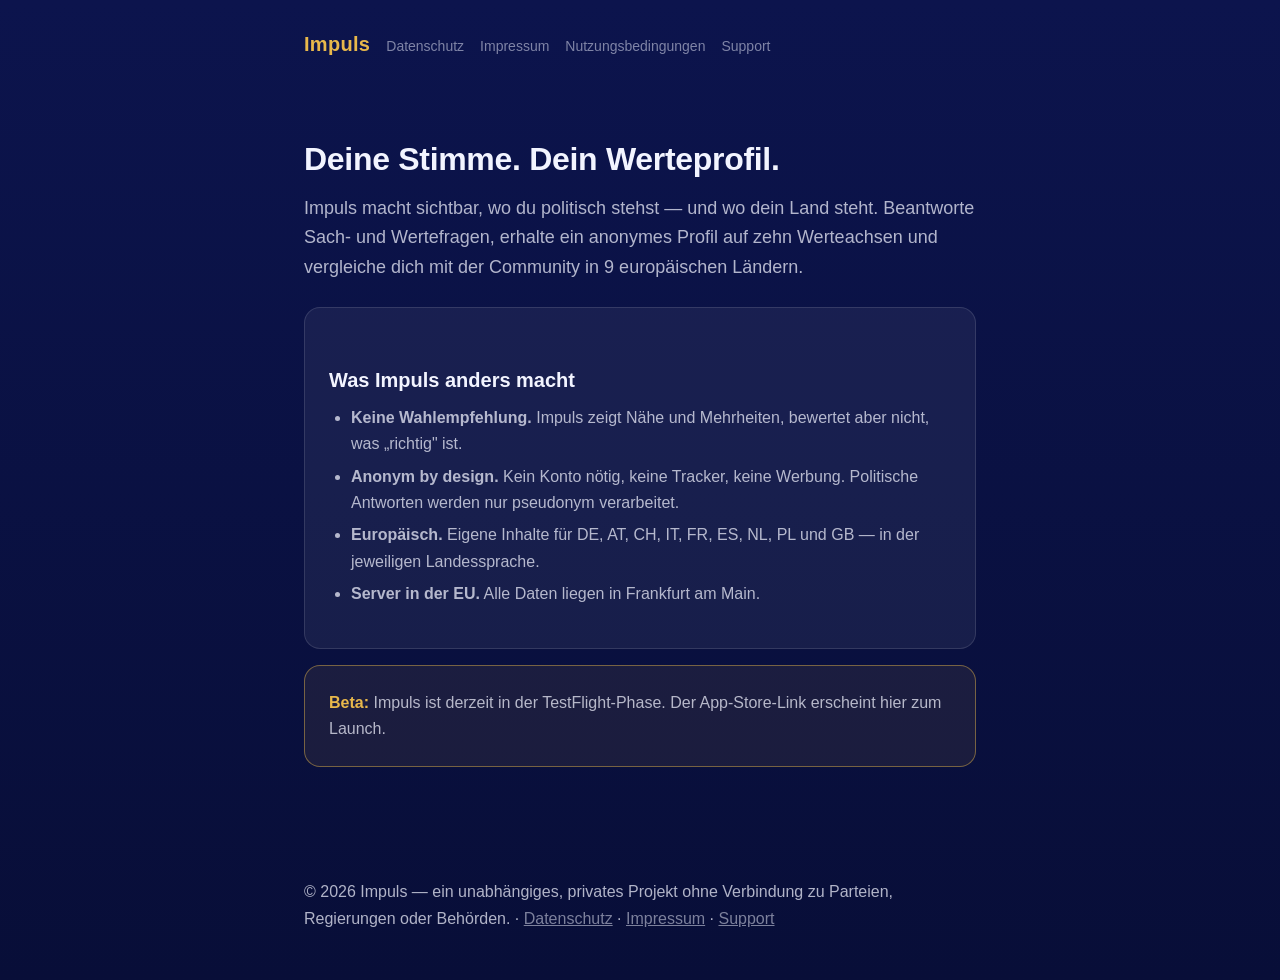
==== index.html @ 383e3fe1 "Impuls site v1 (impulsapp.eu)" ====
<!doctype html>
<html lang="de">
<head>
  <meta charset="utf-8">
  <meta name="viewport" content="width=device-width, initial-scale=1">
  <title>Impuls — Deine Stimme. Dein Werteprofil.</title>
  <meta name="description" content="Impuls ist eine politische Beteiligungs-App: Fragen beantworten, anonymes Werteprofil erhalten, mit dem eigenen Land vergleichen. Keine Wahlempfehlung. Keine Tracker.">
  <link rel="stylesheet" href="style.css">
</head>
<body>
  <header class="site">
    <a class="brand" href="index.html">Impuls</a>
    <nav>
      <a href="datenschutz.html">Datenschutz</a>
      <a href="impressum.html">Impressum</a>
      <a href="nutzungsbedingungen.html">Nutzungsbedingungen</a>
      <a href="support.html">Support</a>
    </nav>
  </header>
  <main>
    <h1>Deine Stimme. Dein Werteprofil.</h1>
    <p class="lead">
      Impuls macht sichtbar, wo du politisch stehst — und wo dein Land steht.
      Beantworte Sach- und Wertefragen, erhalte ein anonymes Profil auf zehn
      Werteachsen und vergleiche dich mit der Community in 9 europäischen
      Ländern.
    </p>

    <div class="card">
      <h2>Was Impuls anders macht</h2>
      <ul>
        <li><strong>Keine Wahlempfehlung.</strong> Impuls zeigt Nähe und Mehrheiten, bewertet aber nicht, was „richtig" ist.</li>
        <li><strong>Anonym by design.</strong> Kein Konto nötig, keine Tracker, keine Werbung. Politische Antworten werden nur pseudonym verarbeitet.</li>
        <li><strong>Europäisch.</strong> Eigene Inhalte für DE, AT, CH, IT, FR, ES, NL, PL und GB — in der jeweiligen Landessprache.</li>
        <li><strong>Server in der EU.</strong> Alle Daten liegen in Frankfurt am Main.</li>
      </ul>
    </div>

    <div class="card notice">
      <p><strong>Beta:</strong> Impuls ist derzeit in der TestFlight-Phase.
      Der App-Store-Link erscheint hier zum Launch.</p>
    </div>
  </main>
  <footer>
    <p>© 2026 Impuls — ein unabhängiges, privates Projekt ohne Verbindung zu Parteien, Regierungen oder Behörden.
    · <a href="datenschutz.html">Datenschutz</a> · <a href="impressum.html">Impressum</a> · <a href="support.html">Support</a></p>
  </footer>
</body>
</html>
---- style.css ----
/* Impuls — statische Legal-/Landing-Site. Bewusst dependency-frei. */
:root {
  --bg: #0C144D;
  --bg-deep: #080E38;
  --card: rgba(255, 255, 255, 0.06);
  --border: rgba(255, 255, 255, 0.12);
  --text: #F2F4FF;
  --text-2: rgba(242, 244, 255, 0.72);
  --text-3: rgba(242, 244, 255, 0.5);
  --gold: #E8B84B;
  --accent: #5B8DEF;
}
* { box-sizing: border-box; margin: 0; padding: 0; }
body {
  font-family: -apple-system, BlinkMacSystemFont, "Inter", "Segoe UI", Roboto, sans-serif;
  background: linear-gradient(180deg, var(--bg) 0%, var(--bg-deep) 100%);
  color: var(--text);
  line-height: 1.65;
  min-height: 100vh;
}
main { max-width: 720px; margin: 0 auto; padding: 48px 24px 96px; }
header.site { max-width: 720px; margin: 0 auto; padding: 28px 24px 0; display: flex; align-items: baseline; gap: 16px; flex-wrap: wrap; }
header.site a.brand { color: var(--gold); font-weight: 800; font-size: 20px; text-decoration: none; letter-spacing: 0.3px; }
header.site nav { display: flex; gap: 16px; flex-wrap: wrap; }
header.site nav a { color: var(--text-3); text-decoration: none; font-size: 14px; }
header.site nav a:hover { color: var(--text); }
h1 { font-size: 32px; font-weight: 800; margin: 24px 0 8px; letter-spacing: -0.3px; }
h2 { font-size: 20px; font-weight: 700; margin: 32px 0 8px; }
h3 { font-size: 16px; font-weight: 700; margin: 20px 0 6px; }
p, li { color: var(--text-2); font-size: 16px; }
ul { padding-left: 22px; margin: 8px 0 16px; }
li { margin-bottom: 6px; }
a { color: var(--accent); }
.lead { font-size: 18px; color: var(--text-2); margin-bottom: 24px; }
.meta { color: var(--text-3); font-size: 14px; margin-bottom: 24px; }
.card {
  background: var(--card);
  border: 1px solid var(--border);
  border-radius: 16px;
  padding: 24px;
  margin: 16px 0;
}
.notice {
  border-color: rgba(232, 184, 75, 0.45);
  background: rgba(232, 184, 75, 0.08);
}
.notice strong { color: var(--gold); }
footer { max-width: 720px; margin: 0 auto; padding: 0 24px 48px; color: var(--text-3); font-size: 13px; }
footer a { color: var(--text-3); }
hr { border: none; border-top: 1px solid var(--border); margin: 32px 0; }
.cta {
  display: inline-block; background: var(--gold); color: #1A1A2E;
  font-weight: 700; padding: 12px 24px; border-radius: 999px;
  text-decoration: none; margin-top: 8px;
}
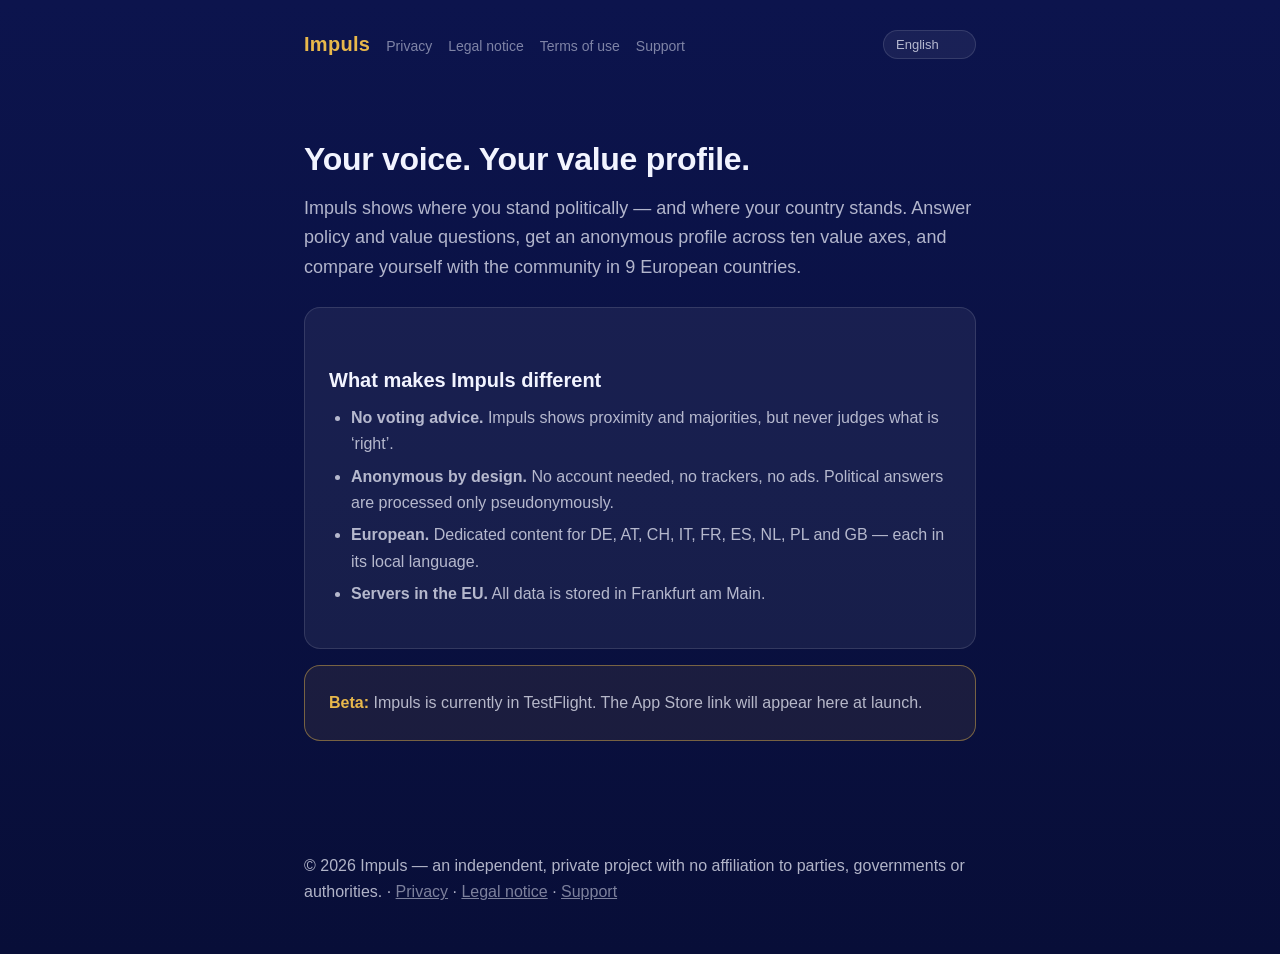
==== commit 00965cbd: "feat: i18n – 7 Sprachen + Sprachumschalter (Landing + Support)" ====
--- a/index.html
+++ b/index.html
@@ -3,23 +3,32 @@
 <head>
   <meta charset="utf-8">
   <meta name="viewport" content="width=device-width, initial-scale=1">
-  <title>Impuls — Deine Stimme. Dein Werteprofil.</title>
-  <meta name="description" content="Impuls ist eine politische Beteiligungs-App: Fragen beantworten, anonymes Werteprofil erhalten, mit dem eigenen Land vergleichen. Keine Wahlempfehlung. Keine Tracker.">
+  <title data-i18n="idx_title">Impuls — Deine Stimme. Dein Werteprofil.</title>
+  <meta name="description" id="meta-desc" data-i18n-attr="idx_desc" content="Impuls ist eine politische Beteiligungs-App: Fragen beantworten, anonymes Werteprofil erhalten, mit dem eigenen Land vergleichen. Keine Wahlempfehlung. Keine Tracker.">
   <link rel="stylesheet" href="style.css">
 </head>
 <body>
   <header class="site">
     <a class="brand" href="index.html">Impuls</a>
     <nav>
-      <a href="datenschutz.html">Datenschutz</a>
-      <a href="impressum.html">Impressum</a>
-      <a href="nutzungsbedingungen.html">Nutzungsbedingungen</a>
-      <a href="support.html">Support</a>
+      <a href="datenschutz.html" data-i18n="nav_privacy">Datenschutz</a>
+      <a href="impressum.html" data-i18n="nav_imprint">Impressum</a>
+      <a href="nutzungsbedingungen.html" data-i18n="nav_terms">Nutzungsbedingungen</a>
+      <a href="support.html" data-i18n="nav_support">Support</a>
     </nav>
+    <select id="lang-switch" class="lang-switch" aria-label="Sprache / Language">
+      <option value="de">Deutsch</option>
+      <option value="en">English</option>
+      <option value="it">Italiano</option>
+      <option value="fr">Français</option>
+      <option value="es">Español</option>
+      <option value="nl">Nederlands</option>
+      <option value="pl">Polski</option>
+    </select>
   </header>
   <main>
-    <h1>Deine Stimme. Dein Werteprofil.</h1>
-    <p class="lead">
+    <h1 data-i18n="idx_h1">Deine Stimme. Dein Werteprofil.</h1>
+    <p class="lead" data-i18n="idx_lead">
       Impuls macht sichtbar, wo du politisch stehst — und wo dein Land steht.
       Beantworte Sach- und Wertefragen, erhalte ein anonymes Profil auf zehn
       Werteachsen und vergleiche dich mit der Community in 9 europäischen
@@ -27,23 +36,24 @@
     </p>
 
     <div class="card">
-      <h2>Was Impuls anders macht</h2>
+      <h2 data-i18n="idx_card_title">Was Impuls anders macht</h2>
       <ul>
-        <li><strong>Keine Wahlempfehlung.</strong> Impuls zeigt Nähe und Mehrheiten, bewertet aber nicht, was „richtig" ist.</li>
-        <li><strong>Anonym by design.</strong> Kein Konto nötig, keine Tracker, keine Werbung. Politische Antworten werden nur pseudonym verarbeitet.</li>
-        <li><strong>Europäisch.</strong> Eigene Inhalte für DE, AT, CH, IT, FR, ES, NL, PL und GB — in der jeweiligen Landessprache.</li>
-        <li><strong>Server in der EU.</strong> Alle Daten liegen in Frankfurt am Main.</li>
+        <li data-i18n="idx_p1"><strong>Keine Wahlempfehlung.</strong> Impuls zeigt Nähe und Mehrheiten, bewertet aber nicht, was „richtig“ ist.</li>
+        <li data-i18n="idx_p2"><strong>Anonym by design.</strong> Kein Konto nötig, keine Tracker, keine Werbung. Politische Antworten werden nur pseudonym verarbeitet.</li>
+        <li data-i18n="idx_p3"><strong>Europäisch.</strong> Eigene Inhalte für DE, AT, CH, IT, FR, ES, NL, PL und GB — in der jeweiligen Landessprache.</li>
+        <li data-i18n="idx_p4"><strong>Server in der EU.</strong> Alle Daten liegen in Frankfurt am Main.</li>
       </ul>
     </div>
 
     <div class="card notice">
-      <p><strong>Beta:</strong> Impuls ist derzeit in der TestFlight-Phase.
+      <p data-i18n="idx_beta"><strong>Beta:</strong> Impuls ist derzeit in der TestFlight-Phase.
       Der App-Store-Link erscheint hier zum Launch.</p>
     </div>
   </main>
   <footer>
-    <p>© 2026 Impuls — ein unabhängiges, privates Projekt ohne Verbindung zu Parteien, Regierungen oder Behörden.
+    <p data-i18n="idx_footer">© 2026 Impuls — ein unabhängiges, privates Projekt ohne Verbindung zu Parteien, Regierungen oder Behörden.
     · <a href="datenschutz.html">Datenschutz</a> · <a href="impressum.html">Impressum</a> · <a href="support.html">Support</a></p>
   </footer>
+  <script src="i18n.js" defer></script>
 </body>
 </html>
--- a/style.css
+++ b/style.css
@@ -53,3 +53,20 @@
   font-weight: 700; padding: 12px 24px; border-radius: 999px;
   text-decoration: none; margin-top: 8px;
 }
+.lang-switch {
+  margin-left: auto;
+  align-self: center;
+  background: var(--card);
+  color: var(--text-2);
+  border: 1px solid var(--border);
+  border-radius: 999px;
+  padding: 6px 12px;
+  font-size: 13px;
+  font-family: inherit;
+  line-height: 1.2;
+  cursor: pointer;
+  -webkit-appearance: none;
+  appearance: none;
+}
+.lang-switch:hover { color: var(--text); }
+.lang-switch:focus-visible { outline: 2px solid var(--accent); outline-offset: 2px; }
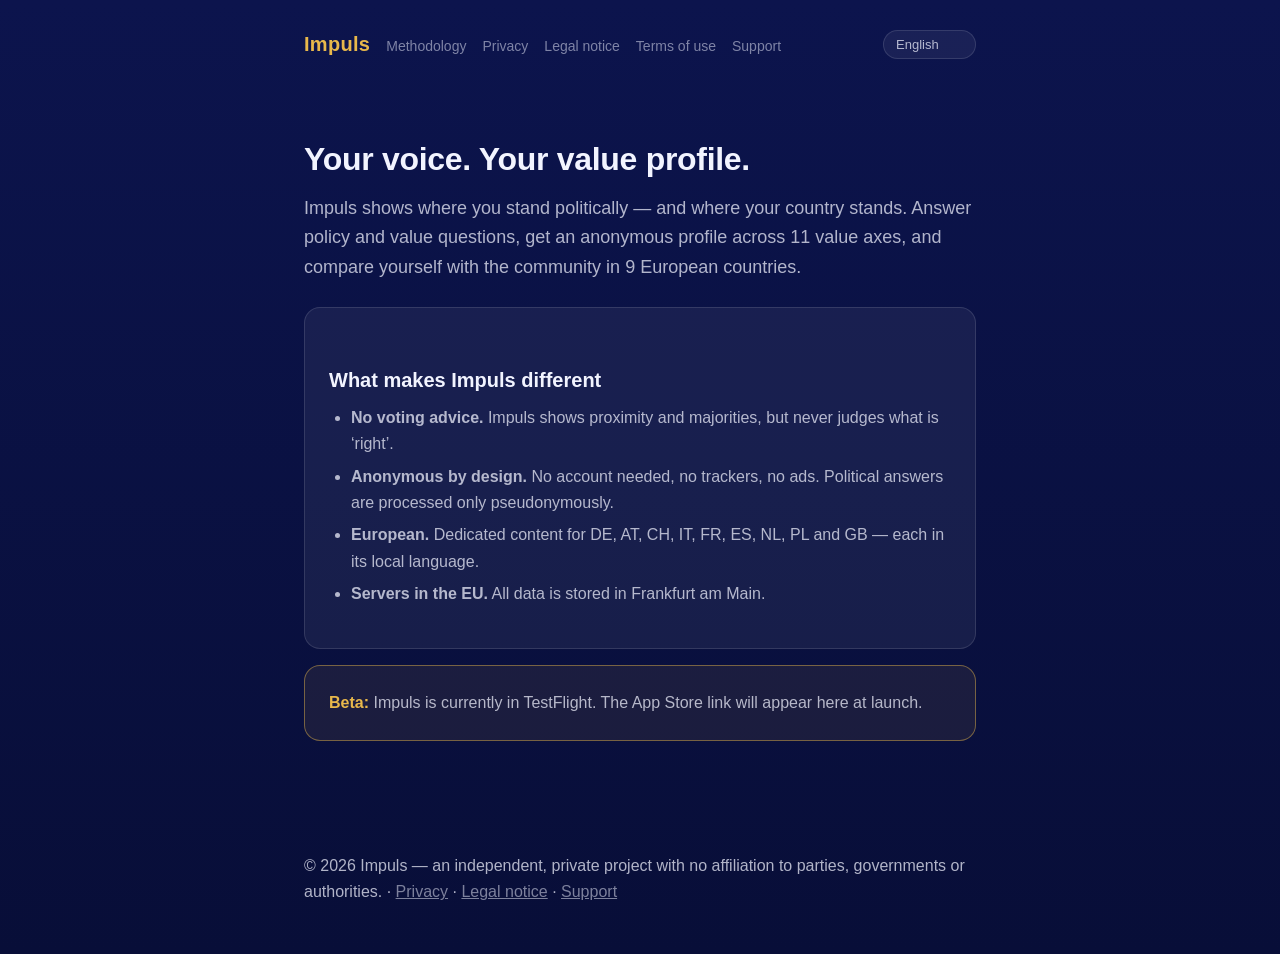
==== commit b3cbb7ee: "Site: Methodik-Seite + Nav-Links (7 Sprachen)" ====
--- a/index.html
+++ b/index.html
@@ -11,6 +11,7 @@
   <header class="site">
     <a class="brand" href="index.html">Impuls</a>
     <nav>
+      <a href="methodik.html" data-i18n="nav_method">Methodik</a>
       <a href="datenschutz.html" data-i18n="nav_privacy">Datenschutz</a>
       <a href="impressum.html" data-i18n="nav_imprint">Impressum</a>
       <a href="nutzungsbedingungen.html" data-i18n="nav_terms">Nutzungsbedingungen</a>
@@ -30,7 +31,7 @@
     <h1 data-i18n="idx_h1">Deine Stimme. Dein Werteprofil.</h1>
     <p class="lead" data-i18n="idx_lead">
       Impuls macht sichtbar, wo du politisch stehst — und wo dein Land steht.
-      Beantworte Sach- und Wertefragen, erhalte ein anonymes Profil auf zehn
+      Beantworte Sach- und Wertefragen, erhalte ein anonymes Profil auf 11
       Werteachsen und vergleiche dich mit der Community in 9 europäischen
       Ländern.
     </p>
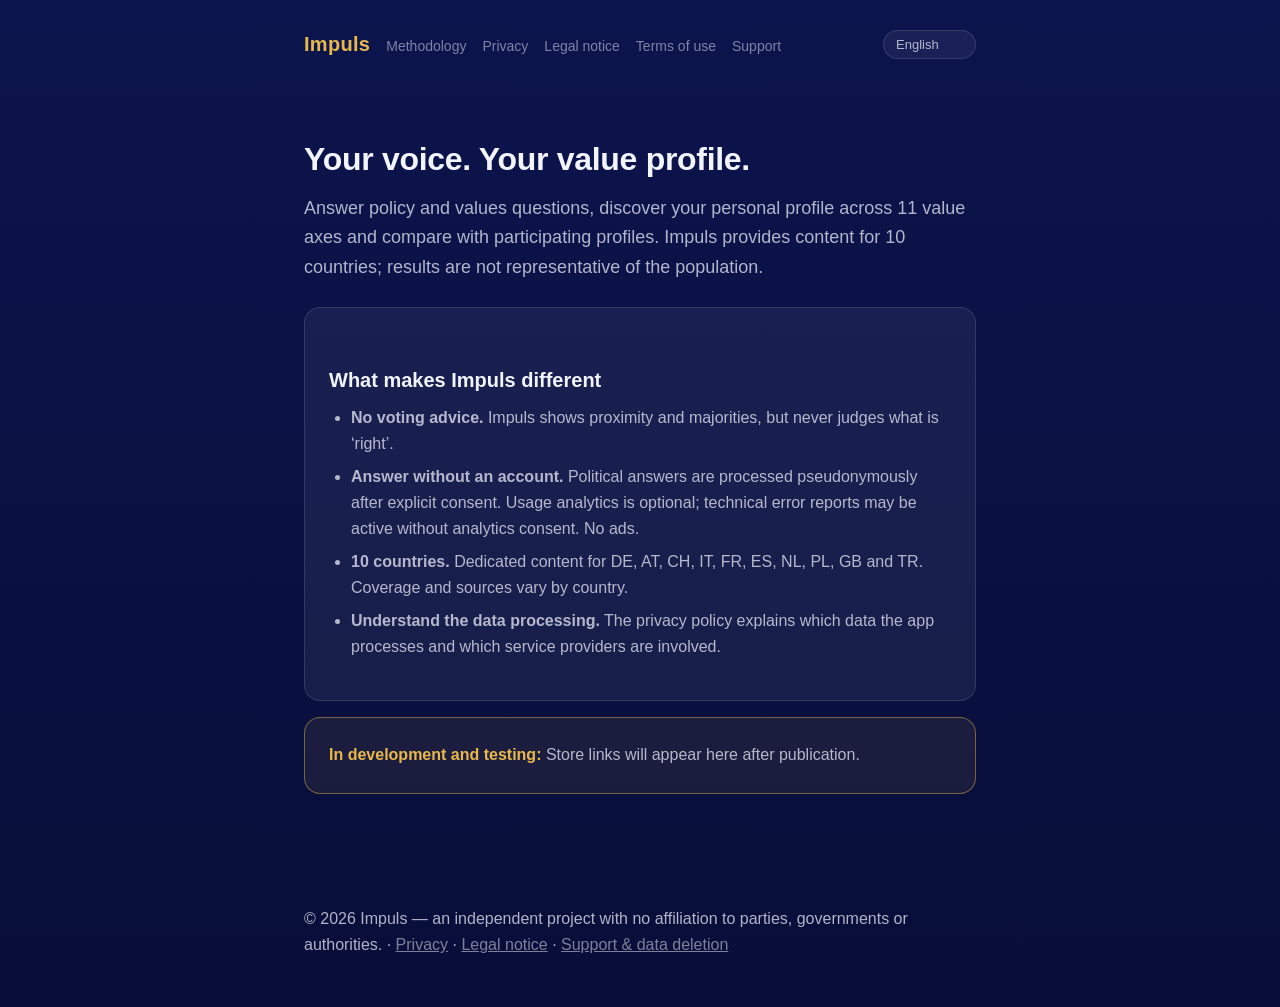
==== commit 79dba4cd: "Update Impuls legal notices and store readiness website content" ====
--- a/index.html
+++ b/index.html
@@ -4,7 +4,7 @@
   <meta charset="utf-8">
   <meta name="viewport" content="width=device-width, initial-scale=1">
   <title data-i18n="idx_title">Impuls — Deine Stimme. Dein Werteprofil.</title>
-  <meta name="description" id="meta-desc" data-i18n-attr="idx_desc" content="Impuls ist eine politische Beteiligungs-App: Fragen beantworten, anonymes Werteprofil erhalten, mit dem eigenen Land vergleichen. Keine Wahlempfehlung. Keine Tracker.">
+  <meta name="description" id="meta-desc" data-i18n-attr="idx_desc" content="Politische Fragen beantworten, ein persönliches Werteprofil erhalten und mit teilnehmenden Profilen vergleichen. Keine Wahlempfehlung.">
   <link rel="stylesheet" href="style.css">
 </head>
 <body>
@@ -29,31 +29,24 @@
   </header>
   <main>
     <h1 data-i18n="idx_h1">Deine Stimme. Dein Werteprofil.</h1>
-    <p class="lead" data-i18n="idx_lead">
-      Impuls macht sichtbar, wo du politisch stehst — und wo dein Land steht.
-      Beantworte Sach- und Wertefragen, erhalte ein anonymes Profil auf 11
-      Werteachsen und vergleiche dich mit der Community in 9 europäischen
-      Ländern.
-    </p>
+    <p class="lead" data-i18n="idx_lead">Beantworte Sach- und Wertefragen, entdecke dein persönliches Profil auf 11 Werteachsen und vergleiche dich mit teilnehmenden Profilen. Impuls bietet Inhalte für 10 Länder; die Ergebnisse sind nicht repräsentativ für die Bevölkerung.</p>
 
     <div class="card">
       <h2 data-i18n="idx_card_title">Was Impuls anders macht</h2>
       <ul>
         <li data-i18n="idx_p1"><strong>Keine Wahlempfehlung.</strong> Impuls zeigt Nähe und Mehrheiten, bewertet aber nicht, was „richtig“ ist.</li>
-        <li data-i18n="idx_p2"><strong>Anonym by design.</strong> Kein Konto nötig, keine Tracker, keine Werbung. Politische Antworten werden nur pseudonym verarbeitet.</li>
-        <li data-i18n="idx_p3"><strong>Europäisch.</strong> Eigene Inhalte für DE, AT, CH, IT, FR, ES, NL, PL und GB — in der jeweiligen Landessprache.</li>
-        <li data-i18n="idx_p4"><strong>Server in der EU.</strong> Alle Daten liegen in Frankfurt am Main.</li>
+        <li data-i18n="idx_p2"><strong>Ohne Konto antworten.</strong> Politische Antworten werden nach ausdrücklicher Einwilligung pseudonym verarbeitet. Nutzungsanalyse ist freiwillig; technische Fehlerberichte können auch ohne Analysezustimmung anfallen. Keine Werbung.</li>
+        <li data-i18n="idx_p3"><strong>10 Länder.</strong> Eigene Inhalte für DE, AT, CH, IT, FR, ES, NL, PL, GB und TR. Umfang und Quellen unterscheiden sich je nach Land.</li>
+        <li data-i18n="idx_p4"><strong>Datenschutz nachvollziehbar.</strong> Welche Daten die App verarbeitet und welche Dienstleister beteiligt sind, erklärt die Datenschutzerklärung.</li>
       </ul>
     </div>
 
     <div class="card notice">
-      <p data-i18n="idx_beta"><strong>Beta:</strong> Impuls ist derzeit in der TestFlight-Phase.
-      Der App-Store-Link erscheint hier zum Launch.</p>
+      <p data-i18n="idx_beta"><strong>In Entwicklung und Erprobung:</strong> Store-Links erscheinen hier nach Veröffentlichung.</p>
     </div>
   </main>
   <footer>
-    <p data-i18n="idx_footer">© 2026 Impuls — ein unabhängiges, privates Projekt ohne Verbindung zu Parteien, Regierungen oder Behörden.
-    · <a href="datenschutz.html">Datenschutz</a> · <a href="impressum.html">Impressum</a> · <a href="support.html">Support</a></p>
+    <p data-i18n="idx_footer">© 2026 Impuls — ein unabhängiges Projekt ohne Verbindung zu Parteien, Regierungen oder Behörden. · <a href='datenschutz.html'>Datenschutz</a> · <a href='impressum.html'>Impressum</a> · <a href='support.html'>Support &amp; Daten löschen</a></p>
   </footer>
   <script src="i18n.js" defer></script>
 </body>
